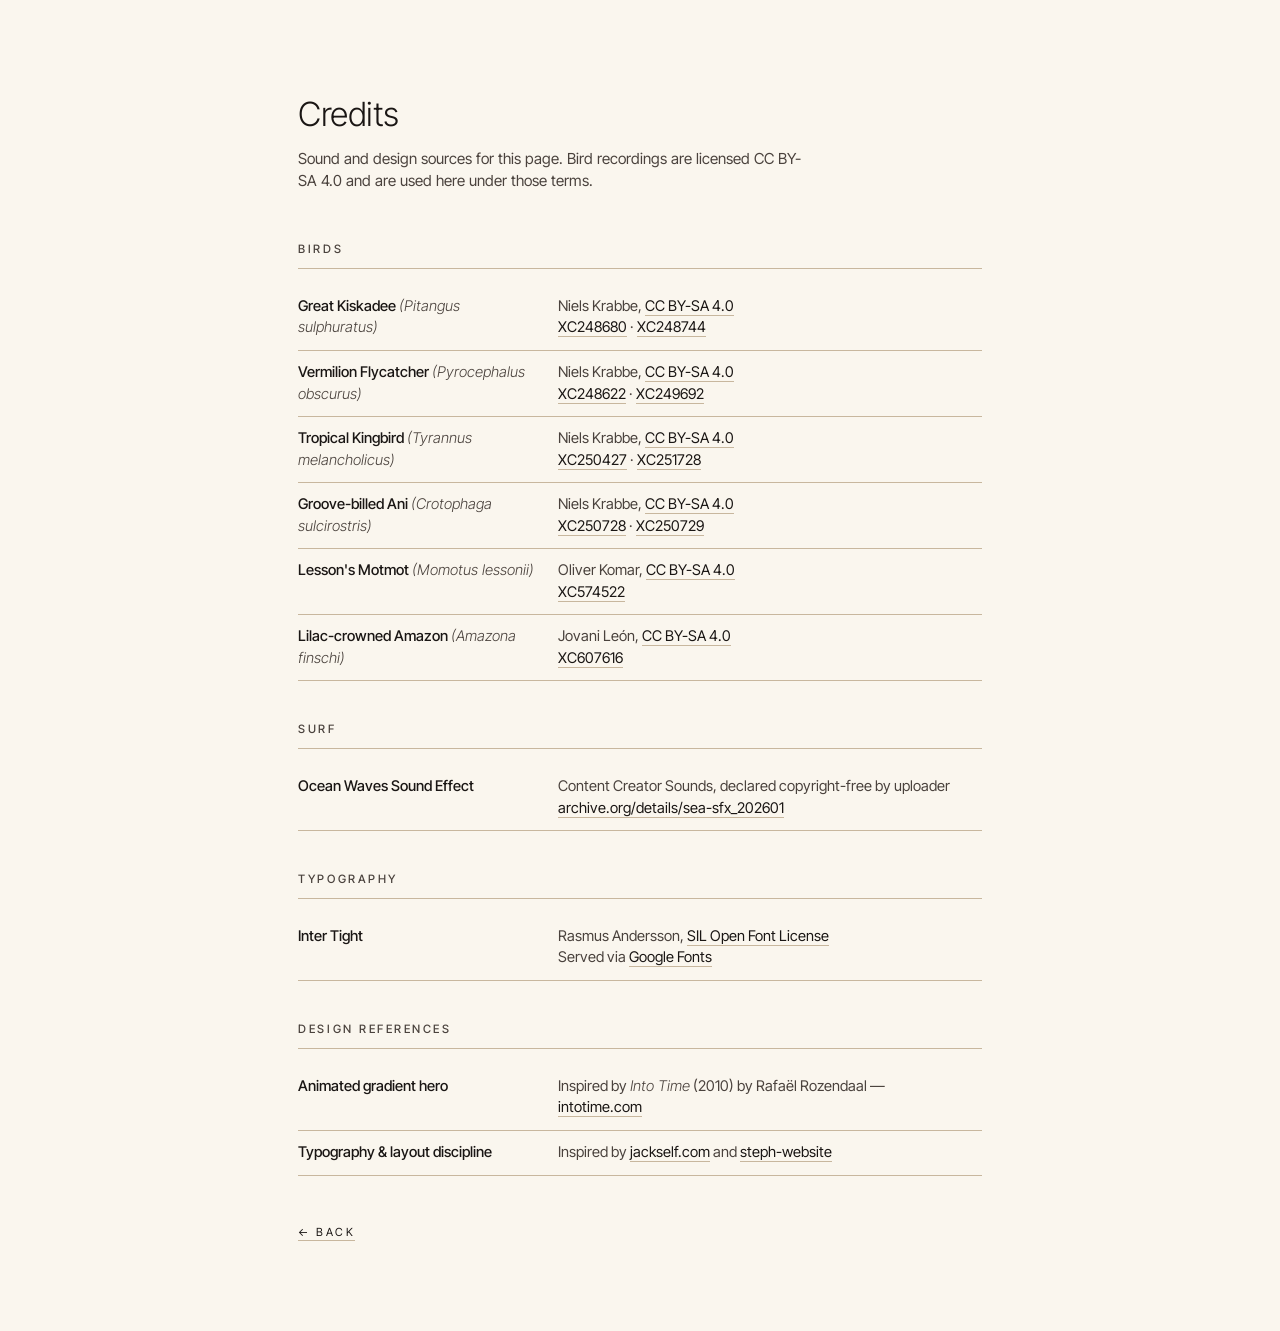
==== attribution.html @ 7e7c2977 "initial wedding website Save-the-date splash for Logan & Stephanie, Mazunte 2027.  - Vanilla canvas " ====
<!DOCTYPE html>
<html lang="en">
<head>
  <meta charset="UTF-8">
  <meta name="viewport" content="width=device-width, initial-scale=1">
  <meta name="robots" content="noindex">
  <title>Credits · Logan &amp; Stephanie</title>
  <link rel="preconnect" href="https://fonts.googleapis.com">
  <link rel="preconnect" href="https://fonts.gstatic.com" crossorigin>
  <link href="https://fonts.googleapis.com/css2?family=Inter+Tight:ital,wght@0,200;0,300;0,400;0,500;1,300;1,400&display=swap" rel="stylesheet">
  <link rel="stylesheet" href="style.css">
  <style>
    .credits-page {
      max-width: 760px;
      margin: 0 auto;
      padding: clamp(3rem, 7vw, 6rem) clamp(1.5rem, 3vw, 3rem);
      color: var(--ink);
      font-family: var(--sans);
    }
    .credits-page h1 {
      font-family: var(--sans);
      font-weight: 300;
      font-size: clamp(1.6rem, 2.6vw, 2.2rem);
      letter-spacing: -0.015em;
      margin-bottom: 0.5rem;
    }
    .credits-page .credits-intro {
      color: var(--ink-soft);
      font-size: 0.95rem;
      margin-bottom: 3rem;
      max-width: 56ch;
      line-height: 1.5;
    }
    .credits-page h2 {
      font-family: var(--sans);
      font-weight: 500;
      font-size: 0.72rem;
      letter-spacing: 0.22em;
      text-transform: uppercase;
      color: var(--ink-soft);
      margin-top: 2.5rem;
      margin-bottom: 1rem;
      padding-bottom: 0.6rem;
      border-bottom: 1px solid var(--rule);
    }
    .credits-table {
      width: 100%;
      border-collapse: collapse;
      font-size: 0.92rem;
    }
    .credits-table td {
      padding: 0.7rem 1rem 0.7rem 0;
      border-bottom: 1px solid var(--rule);
      vertical-align: top;
      line-height: 1.45;
    }
    .credits-table td:first-child {
      font-weight: 500;
      color: var(--ink);
      width: 38%;
    }
    .credits-table td:nth-child(2) {
      color: var(--ink-soft);
    }
    .credits-table em {
      font-style: italic;
      color: var(--ink-soft);
      font-weight: 300;
    }
    .credits-page a {
      color: var(--ink);
      text-decoration: none;
      border-bottom: 1px solid var(--rule);
      transition: border-color 200ms ease;
    }
    .credits-page a:hover { border-color: var(--ink); }
    .credits-back {
      display: inline-block;
      margin-top: 3rem;
      font-size: 0.7rem;
      letter-spacing: 0.22em;
      text-transform: uppercase;
      color: var(--ink-soft);
    }
  </style>
</head>
<body>
  <main class="credits-page">
    <h1>Credits</h1>
    <p class="credits-intro">Sound and design sources for this page. Bird recordings are licensed CC BY-SA 4.0 and are used here under those terms.</p>

    <h2>Birds</h2>
    <table class="credits-table">
      <tbody>
        <tr>
          <td>Great Kiskadee <em>(Pitangus sulphuratus)</em></td>
          <td>Niels Krabbe, <a href="https://creativecommons.org/licenses/by-sa/4.0/">CC BY-SA 4.0</a><br>
              <a href="https://commons.wikimedia.org/wiki/File:Pitangus_sulphuratus_-_Great_Kiskadee_XC248680.mp3">XC248680</a> ·
              <a href="https://commons.wikimedia.org/wiki/File:Pitangus_sulphuratus_-_Great_Kiskadee_XC248744.mp3">XC248744</a></td>
        </tr>
        <tr>
          <td>Vermilion Flycatcher <em>(Pyrocephalus obscurus)</em></td>
          <td>Niels Krabbe, <a href="https://creativecommons.org/licenses/by-sa/4.0/">CC BY-SA 4.0</a><br>
              <a href="https://commons.wikimedia.org/wiki/File:Pyrocephalus_obscurus_-_Vermilion_Flycatcher_XC248622.mp3">XC248622</a> ·
              <a href="https://commons.wikimedia.org/wiki/File:Pyrocephalus_obscurus_-_Vermilion_Flycatcher_XC249692.mp3">XC249692</a></td>
        </tr>
        <tr>
          <td>Tropical Kingbird <em>(Tyrannus melancholicus)</em></td>
          <td>Niels Krabbe, <a href="https://creativecommons.org/licenses/by-sa/4.0/">CC BY-SA 4.0</a><br>
              <a href="https://commons.wikimedia.org/wiki/File:Tyrannus_melancholicus_-_Tropical_Kingbird_XC250427.mp3">XC250427</a> ·
              <a href="https://commons.wikimedia.org/wiki/File:Tyrannus_melancholicus_-_Tropical_Kingbird_XC251728.mp3">XC251728</a></td>
        </tr>
        <tr>
          <td>Groove-billed Ani <em>(Crotophaga sulcirostris)</em></td>
          <td>Niels Krabbe, <a href="https://creativecommons.org/licenses/by-sa/4.0/">CC BY-SA 4.0</a><br>
              <a href="https://commons.wikimedia.org/wiki/File:Crotophaga_sulcirostris_-_Groove-billed_Ani_XC250728.mp3">XC250728</a> ·
              <a href="https://commons.wikimedia.org/wiki/File:Crotophaga_sulcirostris_-_Groove-billed_Ani_XC250729.mp3">XC250729</a></td>
        </tr>
        <tr>
          <td>Lesson's Motmot <em>(Momotus lessonii)</em></td>
          <td>Oliver Komar, <a href="https://creativecommons.org/licenses/by-sa/4.0/">CC BY-SA 4.0</a><br>
              <a href="https://commons.wikimedia.org/wiki/File:Momotus_lessonii_-_Lesson%27s_Motmot_XC574522.mp3">XC574522</a></td>
        </tr>
        <tr>
          <td>Lilac-crowned Amazon <em>(Amazona finschi)</em></td>
          <td>Jovani León, <a href="https://creativecommons.org/licenses/by-sa/4.0/">CC BY-SA 4.0</a><br>
              <a href="https://commons.wikimedia.org/wiki/File:Amazona_finschi_-_Lilac-crowned_Amazon_XC607616.mp3">XC607616</a></td>
        </tr>
      </tbody>
    </table>

    <h2>Surf</h2>
    <table class="credits-table">
      <tbody>
        <tr>
          <td>Ocean Waves Sound Effect</td>
          <td>Content Creator Sounds, declared copyright-free by uploader<br>
              <a href="https://archive.org/details/sea-sfx_202601">archive.org/details/sea-sfx_202601</a></td>
        </tr>
      </tbody>
    </table>

    <h2>Typography</h2>
    <table class="credits-table">
      <tbody>
        <tr>
          <td>Inter Tight</td>
          <td>Rasmus Andersson, <a href="https://openfontlicense.org/">SIL Open Font License</a><br>
              Served via <a href="https://fonts.google.com/specimen/Inter+Tight">Google Fonts</a></td>
        </tr>
      </tbody>
    </table>

    <h2>Design References</h2>
    <table class="credits-table">
      <tbody>
        <tr>
          <td>Animated gradient hero</td>
          <td>Inspired by <em>Into Time</em> (2010) by Rafaël Rozendaal — <a href="https://www.intotime.com/">intotime.com</a></td>
        </tr>
        <tr>
          <td>Typography &amp; layout discipline</td>
          <td>Inspired by <a href="https://jackself.com/">jackself.com</a> and <a href="https://steph-website.vercel.app/">steph-website</a></td>
        </tr>
      </tbody>
    </table>

    <a href="index.html" class="credits-back">← Back</a>
  </main>
</body>
</html>
---- style.css ----
:root {
  --paper:     #FAF6EE;
  --cream:     #F5EDE0;
  --sand:      #E8D9C1;
  --ink:       #1A1614;
  --ink-soft:  #4A423D;
  --rule:      #C8B79E;
  --accent:    #B85B3F;

  --sans: "Inter Tight", "Helvetica Neue", Helvetica, "Inter", -apple-system, BlinkMacSystemFont, Arial, sans-serif;
}

* { box-sizing: border-box; margin: 0; padding: 0; }

html { scroll-behavior: smooth; }

body {
  font-family: var(--sans);
  background: var(--paper);
  color: var(--ink);
  font-size: 16px;
  line-height: 1.5;
  -webkit-font-smoothing: antialiased;
  -moz-osx-font-smoothing: grayscale;
}

a { color: inherit; }

/* ─── hero ──────────────────────────────────────────────────── */

.hero {
  position: relative;
  width: 100%;
  height: 100vh;
  height: 100svh;
  min-height: 600px;
  overflow: hidden;
  background: var(--ink);
}

#hero-canvas {
  position: absolute;
  inset: 0;
  width: 100%;
  height: 100%;
  display: block;
  cursor: crosshair;
}

.hero-overlay {
  position: relative;
  z-index: 1;
  width: 100%;
  height: 100%;
  padding: clamp(1.25rem, 3vw, 3rem);
  display: grid;
  grid-template-rows: 1fr auto 1fr;
  color: var(--paper);
  pointer-events: none;
  text-shadow: 0 1px 3px rgba(0,0,0,0.28), 0 0 24px rgba(0,0,0,0.15);
}

.hero-top  { align-self: start;  }
.hero-center { align-self: center; }
.hero-foot { align-self: end;    display: flex; flex-direction: column; gap: 1rem; width: 100%; }

.hero-overlay a,
.hero-overlay button { pointer-events: auto; }

.hero-top,
.hero-bottom {
  display: flex;
  justify-content: space-between;
  align-items: center;
  gap: 1rem;
  flex-wrap: wrap;
}

.mono {
  font-family: var(--sans);
  font-weight: 500;
  font-size: 0.72rem;
  letter-spacing: 0.22em;
  text-transform: uppercase;
}

.hero-center {
  display: flex;
  align-items: center;
  justify-content: center;
  padding: 1rem 0;
}

.couple {
  font-family: var(--sans);
  font-weight: 300;
  font-style: normal;
  font-size: clamp(0.95rem, 2.3vw, 1.9rem);
  line-height: 1.1;
  text-align: center;
  text-transform: uppercase;
  letter-spacing: 0.04em;
  display: flex;
  flex-direction: column;
  align-items: center;
  gap: 0.22em;
  max-width: 28ch;
}

.couple .couple-name {
  display: block;
  text-align: center;
}

.couple .amp {
  display: block;
  width: 100%;
  text-align: center;
  font-size: 0.95em;
  opacity: 0.92;
  line-height: 1;
}
.couple .amp em {
  font-style: italic;
  font-weight: 300;
  font-family: var(--sans);
  display: inline-block;
}

.date {
  font-family: var(--sans);
  font-weight: 500;
  font-size: 0.72rem;
  letter-spacing: 0.18em;
  text-transform: uppercase;
}

.hero-nav {
  display: flex;
  gap: clamp(0.85rem, 2vw, 1.75rem);
  flex-wrap: wrap;
}
.hero-nav a {
  text-decoration: none;
  font-weight: 500;
  font-size: 0.72rem;
  letter-spacing: 0.18em;
  text-transform: uppercase;
  padding-bottom: 3px;
  border-bottom: 1px solid transparent;
  transition: border-color 220ms ease, opacity 220ms ease;
  opacity: 0.92;
}
.hero-nav a:hover {
  border-color: currentColor;
  opacity: 1;
}

.hero-cue {
  display: flex;
  align-items: center;
  justify-content: center;
  gap: 0.85rem;
  font-size: 0.62rem;
  letter-spacing: 0.28em;
  text-transform: uppercase;
  opacity: 0.7;
  padding-top: 0.25rem;
}
.hero-cue-rule {
  display: inline-block;
  width: 36px;
  height: 1px;
  background: currentColor;
  opacity: 0.6;
}

/* ─── sections ─────────────────────────────────────────────── */

main {
  background: var(--paper);
}

.section {
  max-width: 1280px;
  margin: 0 auto;
  padding: clamp(4rem, 8vw, 8rem) clamp(1.5rem, 3vw, 3rem);
  display: grid;
  grid-template-columns: 1fr 2fr;
  gap: clamp(2rem, 5vw, 5rem);
  border-bottom: 1px solid var(--rule);
}

.section-head {
  align-self: start;
  position: sticky;
  top: 2rem;
}

.section-num {
  display: block;
  font-family: var(--sans);
  font-weight: 500;
  font-size: 0.72rem;
  letter-spacing: 0.22em;
  color: var(--ink-soft);
  margin-bottom: 0.85rem;
}

.section h2 {
  font-family: var(--sans);
  font-weight: 300;
  font-size: clamp(1.85rem, 4vw, 3.4rem);
  line-height: 1.04;
  letter-spacing: -0.025em;
}

.section-body {
  font-family: var(--sans);
  font-size: 1.02rem;
  color: var(--ink-soft);
  max-width: 60ch;
}

.lead {
  font-family: var(--sans);
  font-weight: 300;
  font-size: clamp(1.1rem, 1.45vw, 1.45rem);
  line-height: 1.42;
  color: var(--ink);
  margin-bottom: 1.5rem;
  letter-spacing: -0.005em;
}

.lead em {
  font-style: italic;
  font-weight: 300;
}

/* travel grid */

.info-grid {
  display: grid;
  grid-template-columns: repeat(auto-fit, minmax(220px, 1fr));
  gap: 1.5rem 2rem;
  margin-top: 2rem;
}
.info-grid > div {
  border-top: 1px solid var(--rule);
  padding-top: 0.75rem;
}
.info-grid dt {
  font-weight: 500;
  font-size: 0.68rem;
  letter-spacing: 0.18em;
  text-transform: uppercase;
  color: var(--ink-soft);
  margin-bottom: 0.5rem;
}
.info-grid dd {
  font-family: var(--sans);
  font-weight: 300;
  font-size: 1.1rem;
  color: var(--ink);
  line-height: 1.3;
  letter-spacing: -0.01em;
}
.info-grid dd.dd-sub {
  font-family: var(--sans);
  font-size: 0.85rem;
  color: var(--ink-soft);
  margin-top: 0.2rem;
}

/* schedule */

.schedule {
  list-style: none;
  margin-top: 1rem;
}
.schedule li {
  display: grid;
  grid-template-columns: minmax(150px, 1fr) 2fr;
  gap: 2rem;
  padding: 1.4rem 0;
  border-top: 1px solid var(--rule);
  align-items: baseline;
}
.schedule li:last-child { border-bottom: 1px solid var(--rule); }
.schedule .day {
  font-weight: 500;
  font-size: 0.74rem;
  letter-spacing: 0.18em;
  text-transform: uppercase;
  color: var(--ink-soft);
}
.schedule .day-desc {
  font-family: var(--sans);
  font-weight: 300;
  font-size: 1.25rem;
  color: var(--ink);
  line-height: 1.3;
  letter-spacing: -0.015em;
}

.note {
  margin-top: 1.5rem;
  font-size: 0.92rem;
  color: var(--ink-soft);
  font-style: italic;
}

/* ─── footer ──────────────────────────────────────────────── */

.site-footer {
  max-width: 1280px;
  margin: 0 auto;
  padding: clamp(2rem, 4vw, 4rem) clamp(1.5rem, 3vw, 3rem);
  display: flex;
  justify-content: space-between;
  align-items: center;
  font-size: 0.7rem;
  letter-spacing: 0.22em;
  text-transform: uppercase;
  color: var(--ink-soft);
  gap: 1rem;
  flex-wrap: wrap;
}
.site-footer a {
  text-decoration: none;
  border-bottom: 1px solid transparent;
  transition: border-color 200ms ease;
}
.site-footer a:hover { border-color: currentColor; }
.site-footer-mark {
  font-family: var(--sans);
  font-style: italic;
  font-weight: 300;
  font-size: 1.05rem;
  letter-spacing: 0;
  text-transform: none;
  color: var(--ink);
}

/* ─── responsive ──────────────────────────────────────────── */

@media (max-width: 760px) {
  .section {
    grid-template-columns: 1fr;
    gap: 1.5rem;
  }
  .section-head { position: static; }
  .hero-nav { gap: 0.85rem; }
  .hero-overlay { padding: 1.1rem; }
  .schedule li { grid-template-columns: 1fr; gap: 0.3rem; }
}

@media (prefers-reduced-motion: reduce) {
  html { scroll-behavior: auto; }
}
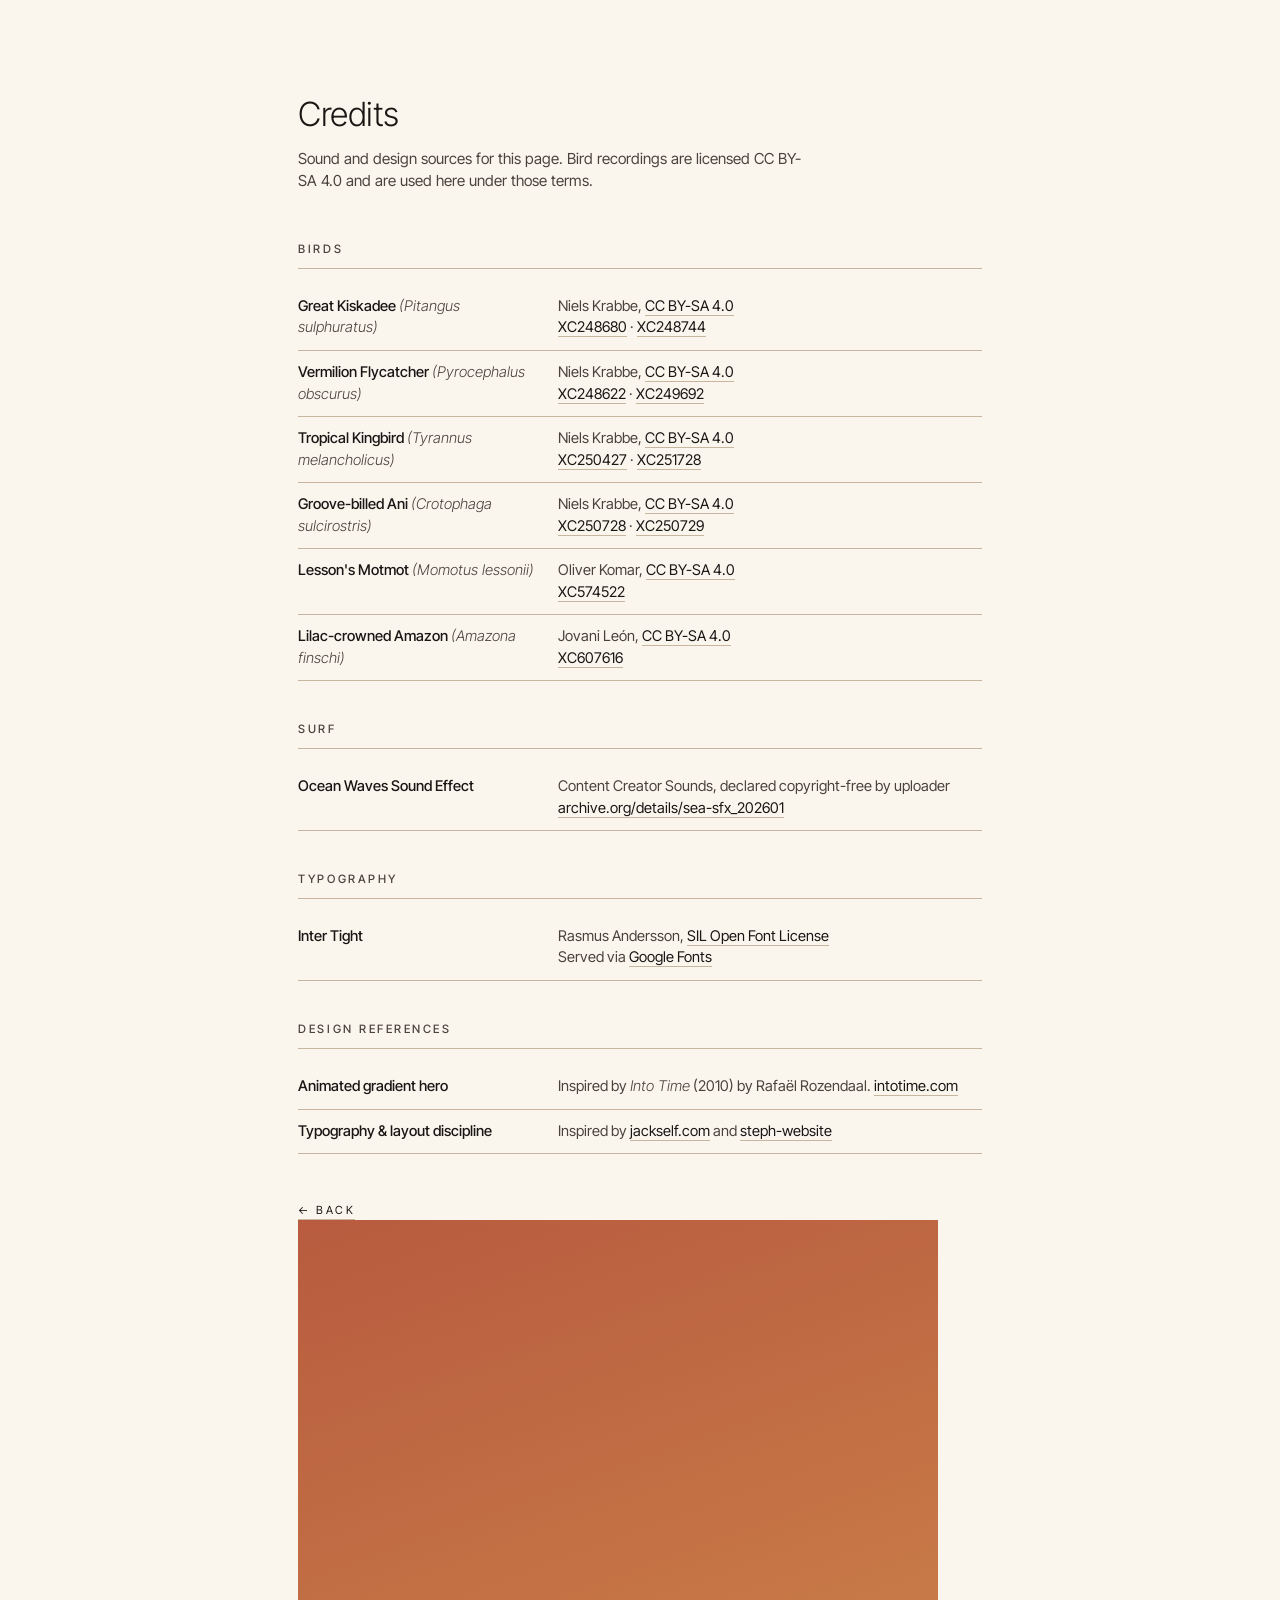
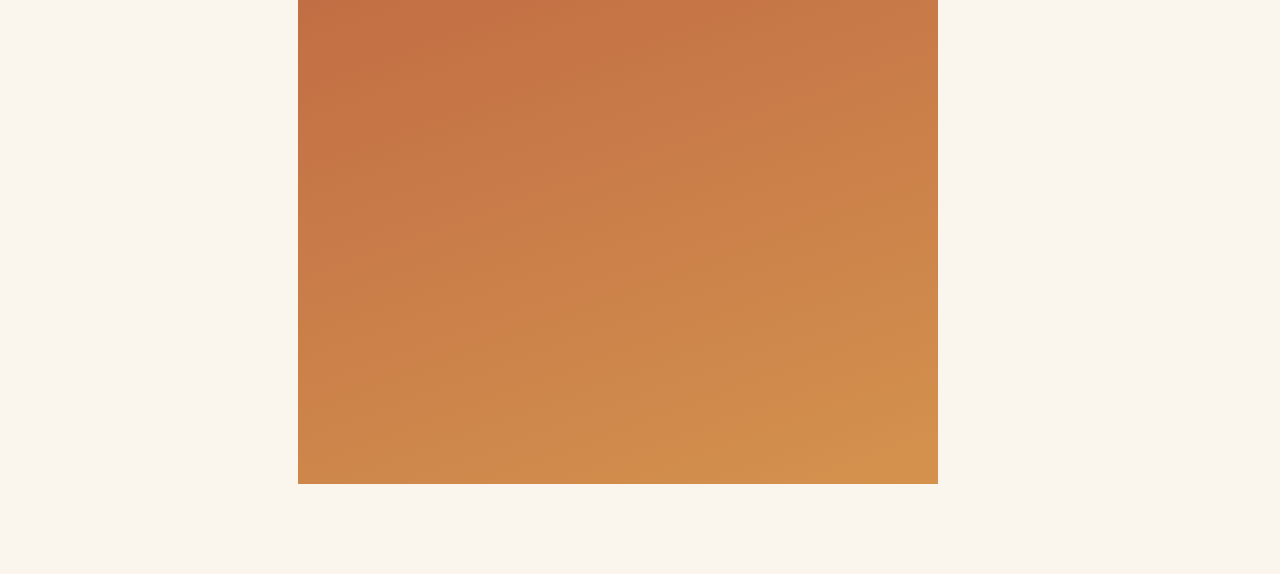
==== commit fae96b45: "copy pass, drag support, live prices, alignment fixes - Copy: dropped all em-dashes and LLM-ish phra" ====
--- a/attribution.html
+++ b/attribution.html
@@ -156,7 +156,7 @@
       <tbody>
         <tr>
           <td>Animated gradient hero</td>
-          <td>Inspired by <em>Into Time</em> (2010) by Rafaël Rozendaal — <a href="https://www.intotime.com/">intotime.com</a></td>
+          <td>Inspired by <em>Into Time</em> (2010) by Rafaël Rozendaal. <a href="https://www.intotime.com/">intotime.com</a></td>
         </tr>
         <tr>
           <td>Typography &amp; layout discipline</td>
--- a/style.css
+++ b/style.css
@@ -7,8 +7,36 @@
   --rule:      #C8B79E;
   --accent:    #B85B3F;
 
+  /* Mazunte palette — same colors as the hero canvas. Used by the
+     animated section-media gradients below to extend the hero's
+     color bands into each section. */
+  --p-cream:      #F2E4CB;
+  --p-sand:       #E8C9A0;
+  --p-amber:      #D4924E;
+  --p-terracotta: #B85B3F;
+  --p-pink:       #D88B86;
+  --p-clay:       #7D4A3A;
+  --p-ocean:      #3A6B85;
+
   --sans: "Inter Tight", "Helvetica Neue", Helvetica, "Inter", -apple-system, BlinkMacSystemFont, Arial, sans-serif;
 }
+
+@property --band-c1 { syntax: '<color>'; initial-value: #B85B3F; inherits: false; }
+@property --band-c2 { syntax: '<color>'; initial-value: #D4924E; inherits: false; }
+
+@keyframes palette-breathe {
+  0%   { --band-c1: #B85B3F; --band-c2: #D4924E; }
+  14%  { --band-c1: #D4924E; --band-c2: #F2E4CB; }
+  28%  { --band-c1: #F2E4CB; --band-c2: #E8C9A0; }
+  42%  { --band-c1: #E8C9A0; --band-c2: #D88B86; }
+  56%  { --band-c1: #D88B86; --band-c2: #3A6B85; }
+  70%  { --band-c1: #3A6B85; --band-c2: #7D4A3A; }
+  84%  { --band-c1: #7D4A3A; --band-c2: #B85B3F; }
+  100% { --band-c1: #B85B3F; --band-c2: #D4924E; }
+}
+
+
+
 
 * { box-sizing: border-box; margin: 0; padding: 0; }
 
@@ -135,6 +163,24 @@
   text-transform: uppercase;
 }
 
+
+/* Top-left stack: "Save the Date" with a discreet RSVP line under it.
+   Both read in the same tracked-uppercase register as the rest of the
+   hero corner labels. */
+.hero-stack {
+  display: flex;
+  flex-direction: column;
+  gap: 0.4rem;
+}
+.hero-rsvp {
+  font-family: var(--sans);
+  font-weight: 400;
+  font-size: 0.68rem;
+  letter-spacing: 0.18em;
+  text-transform: uppercase;
+  opacity: 0.85;
+}
+
 .hero-nav {
   display: flex;
   gap: clamp(0.85rem, 2vw, 1.75rem);
@@ -179,6 +225,20 @@
 
 main {
   background: var(--paper);
+  position: relative;
+}
+
+/* Colored band after the last section — extends only to the halfway
+   point so it lines up with the side bands above. Same Mazunte palette,
+   staggered to a distinct point in the cycle. */
+main::after {
+  content: '';
+  display: block;
+  width: 50vw;
+  height: clamp(24rem, 96vh, 96rem);
+  background: linear-gradient(160deg, var(--band-c1, #B85B3F), var(--band-c2, #D4924E));
+  animation: palette-breathe 35s linear infinite;
+  animation-delay: -9s;
 }
 
 .section {
@@ -187,15 +247,98 @@
   padding: clamp(4rem, 8vw, 8rem) clamp(1.5rem, 3vw, 3rem);
   display: grid;
   grid-template-columns: 1fr 2fr;
+  grid-template-areas:
+    "head  body"
+    "media body";
   gap: clamp(2rem, 5vw, 5rem);
-  border-bottom: 1px solid var(--rule);
-}
-
-.section-head {
-  align-self: start;
-  position: sticky;
-  top: 2rem;
-}
+  position: relative;
+}
+
+/* Full-viewport-width divider line between sections — extends past the
+   centered max-width so it spans the entire screen. */
+.section::after {
+  content: '';
+  position: absolute;
+  bottom: 0;
+  left: calc(50% - 50vw);
+  width: 100vw;
+  height: 1px;
+  background: var(--rule);
+  z-index: 4;
+}
+
+.section-head  { grid-area: head;  align-self: start; position: sticky; top: 2rem; z-index: 3; }
+.section-media { grid-area: media; align-self: start; }
+.section-body  { grid-area: body; }
+
+.section-media {
+  width: 100%;
+  aspect-ratio: 4 / 5;
+  overflow: hidden;
+  background: var(--cream);
+  border: 1px solid var(--rule);
+  margin: 0;
+}
+.section-media img,
+.section-media video {
+  width: 100%;
+  height: 100%;
+  object-fit: cover;
+  display: block;
+}
+.section-media:empty {
+  display: flex;
+  align-items: center;
+  justify-content: center;
+  position: relative;
+}
+.section-media:empty::after {
+  content: attr(data-section);
+  font-size: 0.62rem;
+  letter-spacing: 0.28em;
+  text-transform: uppercase;
+  color: var(--rule);
+}
+
+/* ── Banded sections ────────────────────────────────────────────
+   #travel and #schedule. The base centered grid is preserved (so
+   the photos line up across all five sections); the band is a
+   ::before backdrop that extends from viewport-left across more
+   than half the screen, with a soft mask fade on its right edge so
+   the body text on the right keeps sitting on paper. Gradient
+   breathes through the Mazunte palette like the hero rectangles. */
+.section--band {
+  position: relative;
+}
+.section--band::before {
+  content: '';
+  position: absolute;
+  top: 0;
+  bottom: 0;
+  left: calc(50% - 50vw);
+  width: 50vw;            /* extends to viewport center = hero's centerline */
+  z-index: 0;
+  background: linear-gradient(160deg, var(--band-c1, #B85B3F), var(--band-c2, #D4924E));
+  animation: palette-breathe 35s linear infinite;
+}
+#schedule.section--band::before { animation-delay: -18s; }
+
+/* Head keeps its base position: sticky and z-index: 3 — always on top
+   of everything else in the section. Media and body get explicit
+   position so their z-index applies and they sit above the gradient
+   but below the heading. */
+.section--band .section-media { position: relative; z-index: 1; }
+.section--band .section-body  { position: relative; z-index: 1; }
+
+.section--band .section-head .section-num {
+  color: rgba(255,255,255,0.85);
+  text-shadow: 0 1px 3px rgba(0,0,0,0.25);
+}
+.section--band .section-head h2 {
+  color: #fff;
+  text-shadow: 0 2px 8px rgba(0,0,0,0.32);
+}
+
 
 .section-num {
   display: block;
@@ -220,7 +363,15 @@
   font-size: 1.02rem;
   color: var(--ink-soft);
   max-width: 60ch;
-}
+  margin-left: clamp(9rem, 14vw, 14rem);   /* aligned across all sections */
+}
+.section-body a {
+  color: inherit;
+  text-decoration: none;
+  border-bottom: 1px solid var(--rule);
+  transition: border-color 200ms ease;
+}
+.section-body a:hover { border-color: currentColor; }
 
 .lead {
   font-family: var(--sans);
@@ -237,6 +388,24 @@
   font-weight: 300;
 }
 
+/* Save-the-date RSVP call in the Wedding section — tracked-uppercase
+   accent color so it visually carries weight without looking shouty. */
+.rsvp-call {
+  font-family: var(--sans);
+  font-weight: 500;
+  font-size: 0.78rem;
+  line-height: 1.6;
+  letter-spacing: 0.14em;
+  text-transform: uppercase;
+  color: var(--accent);
+  margin-top: 0.5rem;
+  padding-top: 1.25rem;
+  border-top: 1px solid var(--rule);
+}
+.rsvp-call strong {
+  font-weight: 600;
+}
+
 /* travel grid */
 
 .info-grid {
@@ -270,6 +439,15 @@
   font-size: 0.85rem;
   color: var(--ink-soft);
   margin-top: 0.2rem;
+}
+.info-grid .price-detail {
+  display: block;
+  font-size: 0.78rem;
+  color: var(--ink-soft);
+  font-weight: 300;
+  letter-spacing: 0;
+  margin-top: 0.15rem;
+  line-height: 1.35;
 }
 
 /* schedule */
@@ -347,9 +525,19 @@
 @media (max-width: 760px) {
   .section {
     grid-template-columns: 1fr;
+    grid-template-areas:
+      "head"
+      "media"
+      "body";
     gap: 1.5rem;
   }
   .section-head { position: static; }
+  .section-media { aspect-ratio: 3 / 2; }
+  .section-body { margin-left: 0; }
+  .section--band::before { display: none; }
+  .section--band .section-head .section-num { color: var(--ink-soft); text-shadow: none; }
+  .section--band .section-head h2 { color: var(--ink); text-shadow: none; }
+  main::after { height: clamp(4rem, 16vh, 8rem); }
   .hero-nav { gap: 0.85rem; }
   .hero-overlay { padding: 1.1rem; }
   .schedule li { grid-template-columns: 1fr; gap: 0.3rem; }
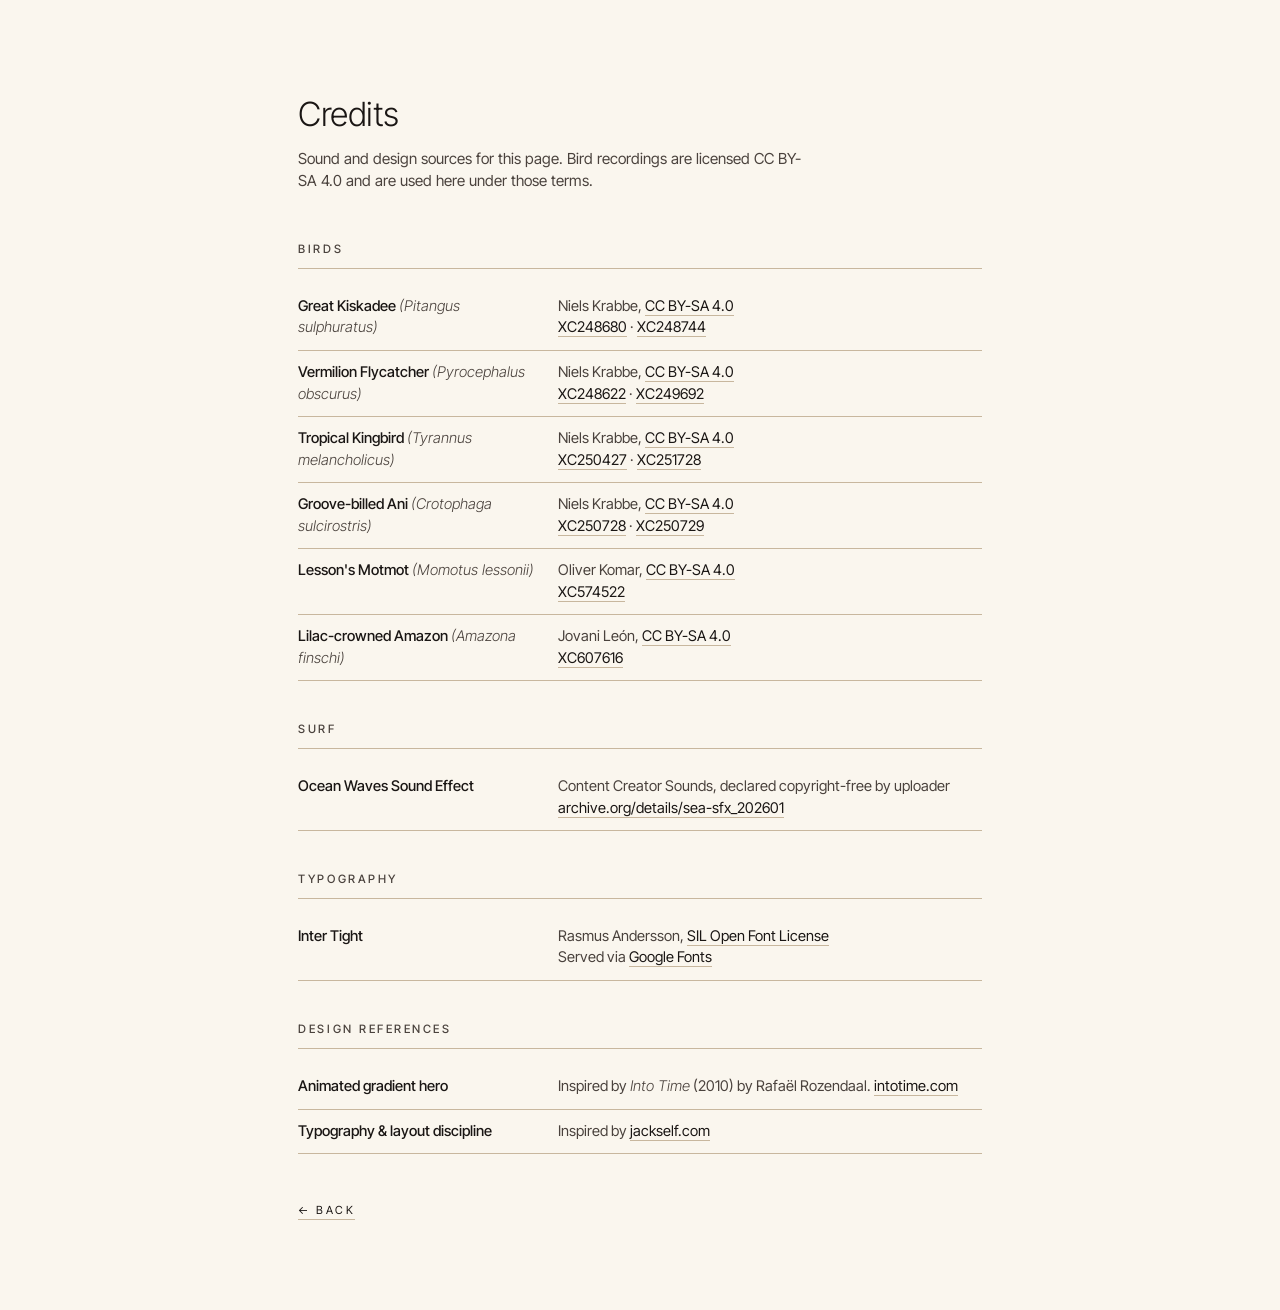
==== commit e9be7928: "Credits: remove steph-website from inspiration Co-Authored-By: Claude Opus 4.8 (1M context) <noreply" ====
--- a/attribution.html
+++ b/attribution.html
@@ -160,7 +160,7 @@
         </tr>
         <tr>
           <td>Typography &amp; layout discipline</td>
-          <td>Inspired by <a href="https://jackself.com/">jackself.com</a> and <a href="https://steph-website.vercel.app/">steph-website</a></td>
+          <td>Inspired by <a href="https://jackself.com/">jackself.com</a></td>
         </tr>
       </tbody>
     </table>
--- a/style.css
+++ b/style.css
@@ -228,17 +228,51 @@
   position: relative;
 }
 
-/* Colored band after the last section — extends only to the halfway
-   point so it lines up with the side bands above. Same Mazunte palette,
-   staggered to a distinct point in the cycle. */
-main::after {
-  content: '';
-  display: block;
+/* Bottom rectangle — the coloured band is exactly 50vw wide at the
+   left of the viewport (unchanged from the original placement). The
+   image inside is sized and positioned to match the section-image
+   grid math exactly, using the same expressions the .section grid
+   would produce for its 1fr media column. */
+.page-bottom {
   width: 50vw;
-  height: clamp(24rem, 96vh, 96rem);
+  min-height: clamp(24rem, 96vh, 96rem);
+  box-sizing: border-box;
   background: linear-gradient(160deg, var(--band-c1, #B85B3F), var(--band-c2, #D4924E));
   animation: palette-breathe 35s linear infinite;
   animation-delay: -9s;
+  padding-top: clamp(4rem, 8vw, 8rem);
+  padding-bottom: clamp(4rem, 8vw, 8rem);
+  /* left offset from viewport = section-left + section-padding-left,
+     matching where a section image begins */
+  padding-left: calc(max((100vw - 1280px) / 2, 0px) + clamp(1.5rem, 3vw, 3rem));
+  padding-right: 0;
+}
+.page-bottom-media {
+  /* Same width as a .section-media (1fr of the centered section grid):
+     (content width - column gap) / 3 */
+  width: calc((min(100vw, 1280px) - 2 * clamp(1.5rem, 3vw, 3rem) - clamp(2rem, 5vw, 5rem)) / 3);
+  aspect-ratio: 4 / 5;
+  overflow: hidden;
+  margin: 0;
+  border: 1px solid var(--rule);
+  background: var(--cream);
+}
+.page-bottom-media img {
+  width: 100%;
+  height: 100%;
+  object-fit: cover;
+  display: block;
+}
+.page-bottom-verse {
+  font-family: "Nanum Myeongjo", serif;
+  font-weight: 400;
+  color: var(--paper);
+  font-size: clamp(1.4rem, 2.4vw, 2.15rem);
+  line-height: 2;
+  letter-spacing: 0.03em;
+  margin-top: clamp(2.25rem, 4vw, 3.5rem);
+  max-width: 24ch;
+  text-shadow: 0 1px 14px rgba(26, 22, 20, 0.18);
 }
 
 .section {
@@ -405,6 +439,123 @@
 .rsvp-call strong {
   font-weight: 600;
 }
+.rsvp-call a { color: inherit; }
+
+/* ── RSVP form (Section 06) ─────────────────────────────── */
+.rsvp-form {
+  display: flex;
+  flex-direction: column;
+  gap: 1.75rem;
+  margin-top: 1.5rem;
+  max-width: 40ch;
+}
+.rsvp-form .field {
+  display: flex;
+  flex-direction: column;
+  gap: 0.4rem;
+}
+/* Override needed because .field[hidden] would otherwise inherit
+   display: flex above and stay visible. */
+.rsvp-form .field[hidden] { display: none; }
+
+.rsvp-form label,
+.rsvp-form legend {
+  font-family: var(--sans);
+  font-weight: 500;
+  font-size: 0.66rem;
+  letter-spacing: 0.2em;
+  text-transform: uppercase;
+  color: var(--ink-soft);
+}
+.rsvp-form fieldset.field {
+  border: none;
+  padding: 0;
+  margin: 0;
+}
+.rsvp-form fieldset.field legend {
+  padding: 0;
+  margin-bottom: 0.6rem;
+}
+.rsvp-form label.radio {
+  display: inline-flex;
+  align-items: center;
+  gap: 0.5rem;
+  font-size: 1rem;
+  font-weight: 300;
+  letter-spacing: 0;
+  text-transform: none;
+  color: var(--ink);
+  margin-right: 1.75rem;
+  cursor: pointer;
+}
+.rsvp-form label.radio input[type="radio"] {
+  width: auto;
+  margin: 0;
+  accent-color: var(--accent);
+  cursor: pointer;
+}
+.rsvp-form input,
+.rsvp-form select,
+.rsvp-form textarea {
+  font-family: var(--sans);
+  font-weight: 300;
+  font-size: 1rem;
+  color: var(--ink);
+  background: transparent;
+  border: none;
+  border-bottom: 1px solid var(--rule);
+  padding: 0.5rem 0;
+  outline: none;
+  transition: border-color 200ms ease;
+  border-radius: 0;
+  -webkit-appearance: none;
+  appearance: none;
+  width: 100%;
+}
+.rsvp-form select {
+  background-image: linear-gradient(45deg, transparent 50%, var(--ink-soft) 50%),
+                    linear-gradient(-45deg, transparent 50%, var(--ink-soft) 50%);
+  background-position: right 0.5em top 55%, right 0.25em top 55%;
+  background-size: 5px 5px, 5px 5px;
+  background-repeat: no-repeat;
+  padding-right: 1.5em;
+  cursor: pointer;
+}
+.rsvp-form input:focus,
+.rsvp-form select:focus,
+.rsvp-form textarea:focus {
+  border-bottom-color: var(--ink);
+}
+.rsvp-form textarea {
+  resize: vertical;
+  min-height: 3em;
+  line-height: 1.4;
+}
+.rsvp-form button {
+  align-self: flex-start;
+  font-family: var(--sans);
+  font-weight: 500;
+  font-size: 0.72rem;
+  letter-spacing: 0.2em;
+  text-transform: uppercase;
+  color: #fff;
+  background: var(--accent);
+  border: none;
+  padding: 1rem 2.25rem;
+  cursor: pointer;
+  transition: background 200ms ease;
+  margin-top: 0.5rem;
+}
+.rsvp-form button:hover:not(:disabled) { background: var(--ink); }
+.rsvp-form button:disabled { opacity: 0.5; cursor: default; }
+.rsvp-status {
+  font-family: var(--sans);
+  font-size: 0.92rem;
+  color: var(--ink-soft);
+  min-height: 1.3em;
+  margin: 0.5rem 0 0;
+  line-height: 1.4;
+}
 
 /* travel grid */
 
@@ -532,12 +683,36 @@
     gap: 1.5rem;
   }
   .section-head { position: static; }
-  .section-media { aspect-ratio: 3 / 2; }
+  .section-media {
+    aspect-ratio: auto;
+    padding: 0;
+    background: transparent;
+    border: none;
+  }
+  .section-media img,
+  .section-media video {
+    height: auto;
+    object-fit: contain;
+  }
   .section-body { margin-left: 0; }
   .section--band::before { display: none; }
   .section--band .section-head .section-num { color: var(--ink-soft); text-shadow: none; }
   .section--band .section-head h2 { color: var(--ink); text-shadow: none; }
-  main::after { height: clamp(4rem, 16vh, 8rem); }
+  .page-bottom {
+    width: 100%;
+    min-height: 0;
+    padding: 2rem;
+  }
+  .page-bottom-media {
+    width: auto;
+    aspect-ratio: auto;
+    border: none;
+    background: transparent;
+  }
+  .page-bottom-media img {
+    height: auto;
+    object-fit: contain;
+  }
   .hero-nav { gap: 0.85rem; }
   .hero-overlay { padding: 1.1rem; }
   .schedule li { grid-template-columns: 1fr; gap: 0.3rem; }
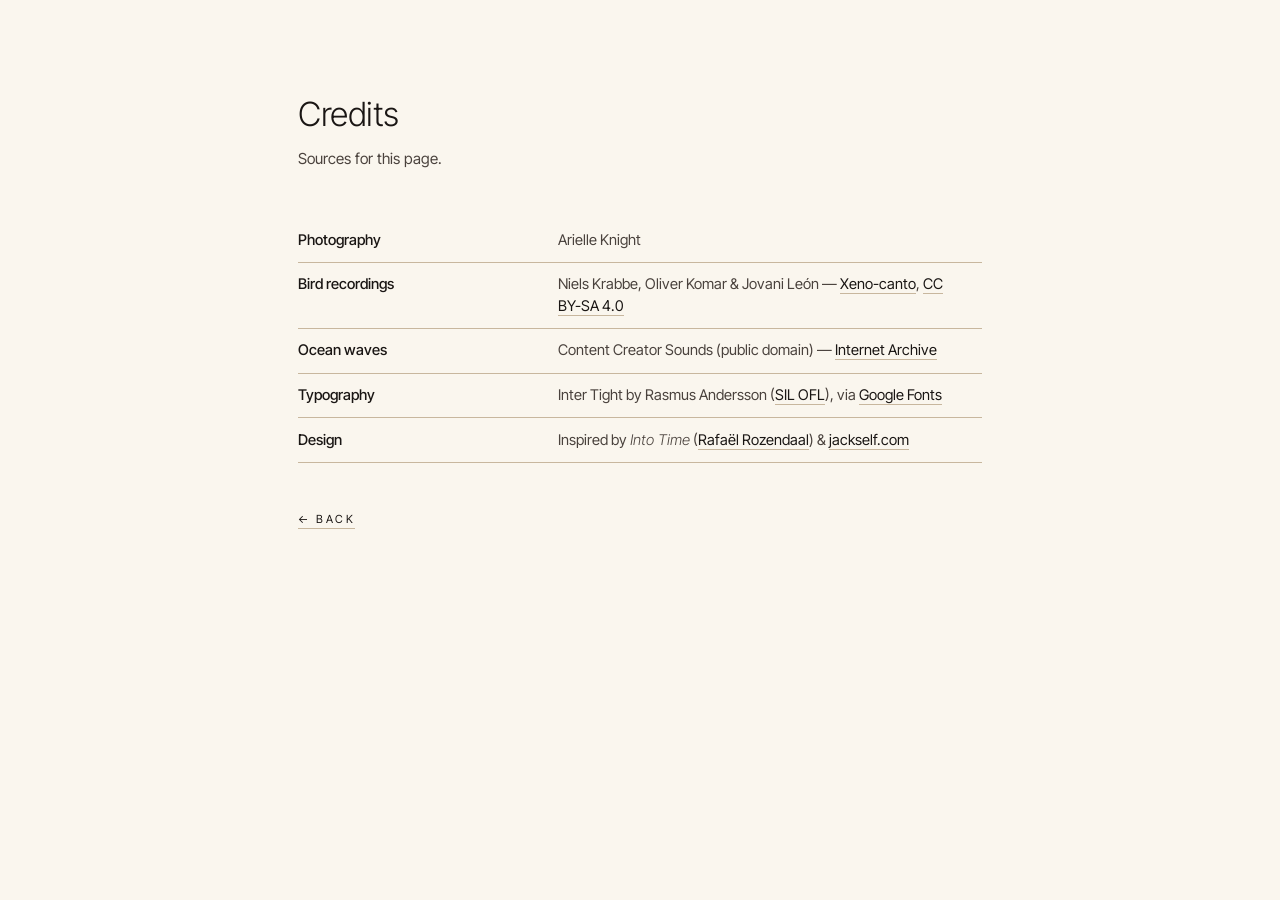
==== commit 3df0c0ca: "Credits: condense to a single compact table, add photography credit Collapse per-recording bird tabl" ====
--- a/attribution.html
+++ b/attribution.html
@@ -87,80 +87,29 @@
 <body>
   <main class="credits-page">
     <h1>Credits</h1>
-    <p class="credits-intro">Sound and design sources for this page. Bird recordings are licensed CC BY-SA 4.0 and are used here under those terms.</p>
+    <p class="credits-intro">Sources for this page.</p>
 
-    <h2>Birds</h2>
     <table class="credits-table">
       <tbody>
         <tr>
-          <td>Great Kiskadee <em>(Pitangus sulphuratus)</em></td>
-          <td>Niels Krabbe, <a href="https://creativecommons.org/licenses/by-sa/4.0/">CC BY-SA 4.0</a><br>
-              <a href="https://commons.wikimedia.org/wiki/File:Pitangus_sulphuratus_-_Great_Kiskadee_XC248680.mp3">XC248680</a> ·
-              <a href="https://commons.wikimedia.org/wiki/File:Pitangus_sulphuratus_-_Great_Kiskadee_XC248744.mp3">XC248744</a></td>
+          <td>Photography</td>
+          <td>Arielle Knight</td>
         </tr>
         <tr>
-          <td>Vermilion Flycatcher <em>(Pyrocephalus obscurus)</em></td>
-          <td>Niels Krabbe, <a href="https://creativecommons.org/licenses/by-sa/4.0/">CC BY-SA 4.0</a><br>
-              <a href="https://commons.wikimedia.org/wiki/File:Pyrocephalus_obscurus_-_Vermilion_Flycatcher_XC248622.mp3">XC248622</a> ·
-              <a href="https://commons.wikimedia.org/wiki/File:Pyrocephalus_obscurus_-_Vermilion_Flycatcher_XC249692.mp3">XC249692</a></td>
+          <td>Bird recordings</td>
+          <td>Niels Krabbe, Oliver Komar &amp; Jovani León — <a href="https://xeno-canto.org/">Xeno-canto</a>, <a href="https://creativecommons.org/licenses/by-sa/4.0/">CC BY-SA 4.0</a></td>
         </tr>
         <tr>
-          <td>Tropical Kingbird <em>(Tyrannus melancholicus)</em></td>
-          <td>Niels Krabbe, <a href="https://creativecommons.org/licenses/by-sa/4.0/">CC BY-SA 4.0</a><br>
-              <a href="https://commons.wikimedia.org/wiki/File:Tyrannus_melancholicus_-_Tropical_Kingbird_XC250427.mp3">XC250427</a> ·
-              <a href="https://commons.wikimedia.org/wiki/File:Tyrannus_melancholicus_-_Tropical_Kingbird_XC251728.mp3">XC251728</a></td>
+          <td>Ocean waves</td>
+          <td>Content Creator Sounds (public domain) — <a href="https://archive.org/details/sea-sfx_202601">Internet Archive</a></td>
         </tr>
         <tr>
-          <td>Groove-billed Ani <em>(Crotophaga sulcirostris)</em></td>
-          <td>Niels Krabbe, <a href="https://creativecommons.org/licenses/by-sa/4.0/">CC BY-SA 4.0</a><br>
-              <a href="https://commons.wikimedia.org/wiki/File:Crotophaga_sulcirostris_-_Groove-billed_Ani_XC250728.mp3">XC250728</a> ·
-              <a href="https://commons.wikimedia.org/wiki/File:Crotophaga_sulcirostris_-_Groove-billed_Ani_XC250729.mp3">XC250729</a></td>
+          <td>Typography</td>
+          <td>Inter Tight by Rasmus Andersson (<a href="https://openfontlicense.org/">SIL OFL</a>), via <a href="https://fonts.google.com/specimen/Inter+Tight">Google Fonts</a></td>
         </tr>
         <tr>
-          <td>Lesson's Motmot <em>(Momotus lessonii)</em></td>
-          <td>Oliver Komar, <a href="https://creativecommons.org/licenses/by-sa/4.0/">CC BY-SA 4.0</a><br>
-              <a href="https://commons.wikimedia.org/wiki/File:Momotus_lessonii_-_Lesson%27s_Motmot_XC574522.mp3">XC574522</a></td>
-        </tr>
-        <tr>
-          <td>Lilac-crowned Amazon <em>(Amazona finschi)</em></td>
-          <td>Jovani León, <a href="https://creativecommons.org/licenses/by-sa/4.0/">CC BY-SA 4.0</a><br>
-              <a href="https://commons.wikimedia.org/wiki/File:Amazona_finschi_-_Lilac-crowned_Amazon_XC607616.mp3">XC607616</a></td>
-        </tr>
-      </tbody>
-    </table>
-
-    <h2>Surf</h2>
-    <table class="credits-table">
-      <tbody>
-        <tr>
-          <td>Ocean Waves Sound Effect</td>
-          <td>Content Creator Sounds, declared copyright-free by uploader<br>
-              <a href="https://archive.org/details/sea-sfx_202601">archive.org/details/sea-sfx_202601</a></td>
-        </tr>
-      </tbody>
-    </table>
-
-    <h2>Typography</h2>
-    <table class="credits-table">
-      <tbody>
-        <tr>
-          <td>Inter Tight</td>
-          <td>Rasmus Andersson, <a href="https://openfontlicense.org/">SIL Open Font License</a><br>
-              Served via <a href="https://fonts.google.com/specimen/Inter+Tight">Google Fonts</a></td>
-        </tr>
-      </tbody>
-    </table>
-
-    <h2>Design References</h2>
-    <table class="credits-table">
-      <tbody>
-        <tr>
-          <td>Animated gradient hero</td>
-          <td>Inspired by <em>Into Time</em> (2010) by Rafaël Rozendaal. <a href="https://www.intotime.com/">intotime.com</a></td>
-        </tr>
-        <tr>
-          <td>Typography &amp; layout discipline</td>
-          <td>Inspired by <a href="https://jackself.com/">jackself.com</a></td>
+          <td>Design</td>
+          <td>Inspired by <em>Into Time</em> (<a href="https://www.intotime.com/">Rafaël Rozendaal</a>) &amp; <a href="https://jackself.com/">jackself.com</a></td>
         </tr>
       </tbody>
     </table>
--- a/style.css
+++ b/style.css
@@ -103,6 +103,9 @@
   gap: 1rem;
   flex-wrap: wrap;
 }
+/* top-align so "Save the Date" (top of the left stack) sits on the same
+   line as the single-line "Mazunte · Oaxaca · MX" label on the right */
+.hero-top { align-items: flex-start; }
 
 .mono {
   font-family: var(--sans);
@@ -234,8 +237,12 @@
    grid math exactly, using the same expressions the .section grid
    would produce for its 1fr media column. */
 .page-bottom {
+  display: flex;
+  width: 100%;
+  min-height: clamp(24rem, 96vh, 96rem);
+}
+.page-bottom-left {
   width: 50vw;
-  min-height: clamp(24rem, 96vh, 96rem);
   box-sizing: border-box;
   background: linear-gradient(160deg, var(--band-c1, #B85B3F), var(--band-c2, #D4924E));
   animation: palette-breathe 35s linear infinite;
@@ -247,6 +254,14 @@
   padding-left: calc(max((100vw - 1280px) / 2, 0px) + clamp(1.5rem, 3vw, 3rem));
   padding-right: 0;
 }
+.page-bottom-right {
+  width: 50vw;
+  box-sizing: border-box;
+  display: flex;
+  align-items: center;
+  justify-content: center;
+  padding: clamp(1.5rem, 3vw, 3rem);
+}
 .page-bottom-media {
   /* Same width as a .section-media (1fr of the centered section grid):
      (content width - column gap) / 3 */
@@ -266,13 +281,23 @@
 .page-bottom-verse {
   font-family: "Nanum Myeongjo", serif;
   font-weight: 400;
-  color: var(--paper);
-  font-size: clamp(1.4rem, 2.4vw, 2.15rem);
-  line-height: 2;
-  letter-spacing: 0.03em;
-  margin-top: clamp(2.25rem, 4vw, 3.5rem);
-  max-width: 24ch;
-  text-shadow: 0 1px 14px rgba(26, 22, 20, 0.18);
+  color: var(--clay);
+  font-size: clamp(0.95rem, 1.45vw, 1.35rem);
+  line-height: 2.15;
+  letter-spacing: 0.02em;
+  text-align: center;
+  max-width: 30em;
+  word-break: keep-all;
+}
+
+/* Korean bank-account note in the Registry section (for guests in Korea) */
+.registry-ko {
+  font-family: "Nanum Myeongjo", serif;
+  margin-top: 1.75rem;
+  color: var(--ink-soft);
+  line-height: 1.9;
+  letter-spacing: 0.02em;
+  word-break: keep-all;
 }
 
 .section {
@@ -699,9 +724,20 @@
   .section--band .section-head .section-num { color: var(--ink-soft); text-shadow: none; }
   .section--band .section-head h2 { color: var(--ink); text-shadow: none; }
   .page-bottom {
+    flex-direction: column;
+    min-height: 0;
+  }
+  .page-bottom-left,
+  .page-bottom-right {
     width: 100%;
-    min-height: 0;
     padding: 2rem;
+  }
+  .page-bottom-right {
+    padding: 1.75rem 1.25rem;
+  }
+  .page-bottom-verse {
+    font-size: clamp(0.72rem, 3vw, 1rem);
+    line-height: 1.95;
   }
   .page-bottom-media {
     width: auto;
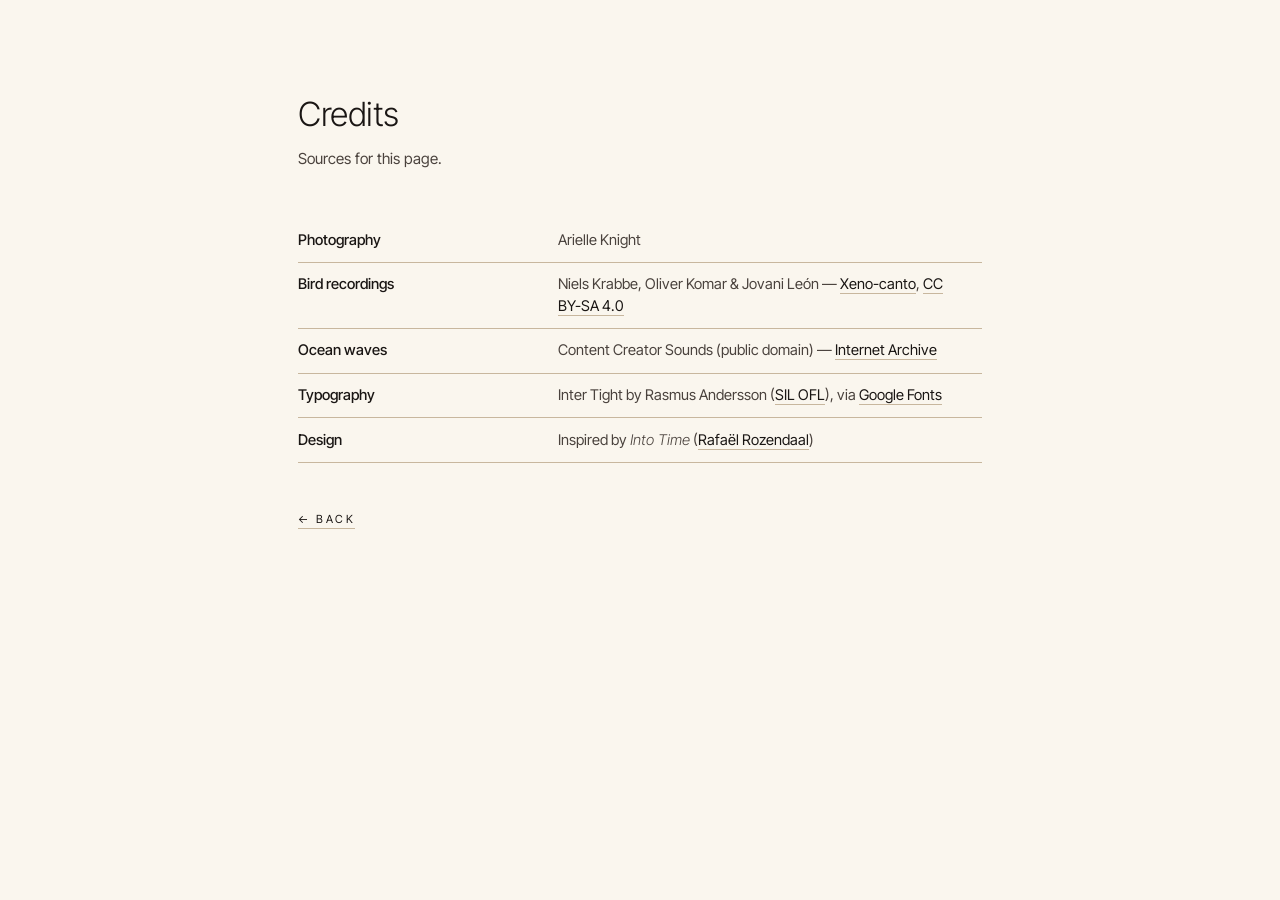
==== commit d9a7ace8: "Credits: remove jackself.com from design inspiration Co-Authored-By: Claude Opus 4.8 (1M context) <n" ====
--- a/attribution.html
+++ b/attribution.html
@@ -109,7 +109,7 @@
         </tr>
         <tr>
           <td>Design</td>
-          <td>Inspired by <em>Into Time</em> (<a href="https://www.intotime.com/">Rafaël Rozendaal</a>) &amp; <a href="https://jackself.com/">jackself.com</a></td>
+          <td>Inspired by <em>Into Time</em> (<a href="https://www.intotime.com/">Rafaël Rozendaal</a>)</td>
         </tr>
       </tbody>
     </table>
